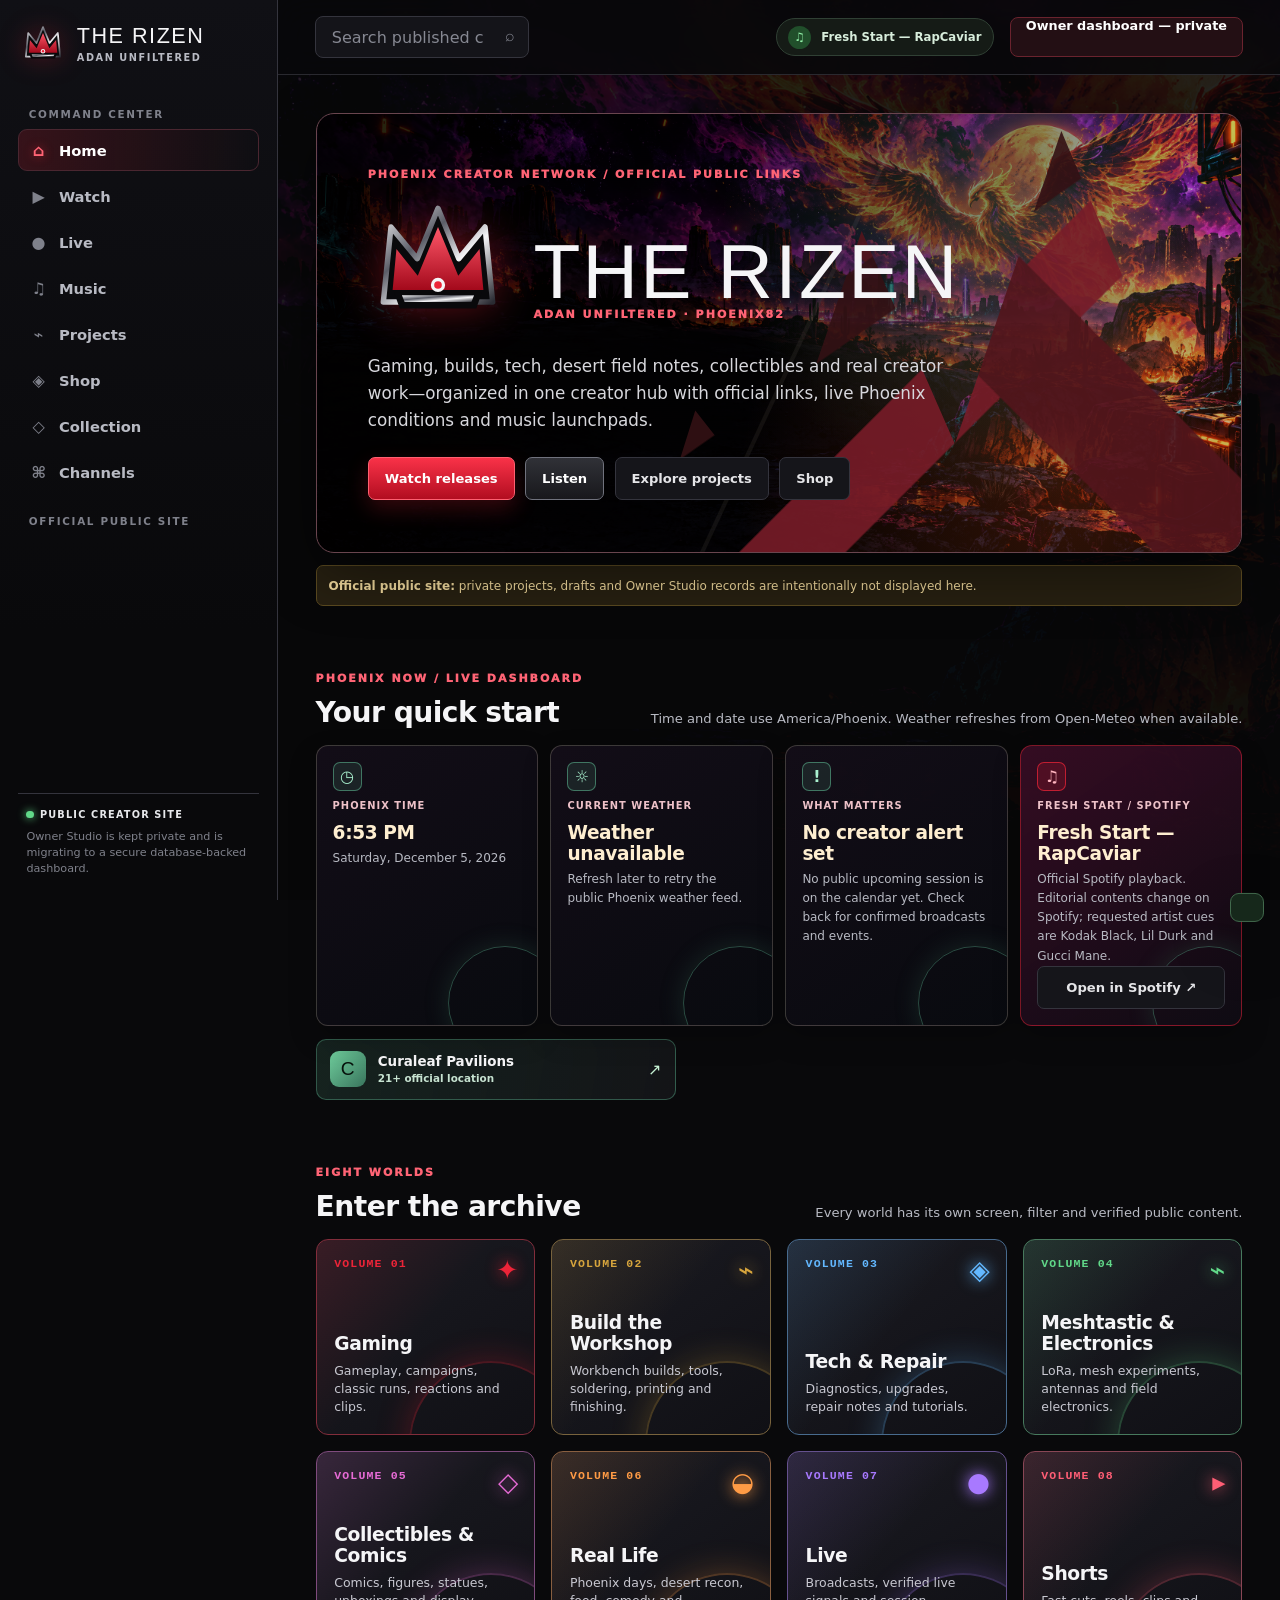
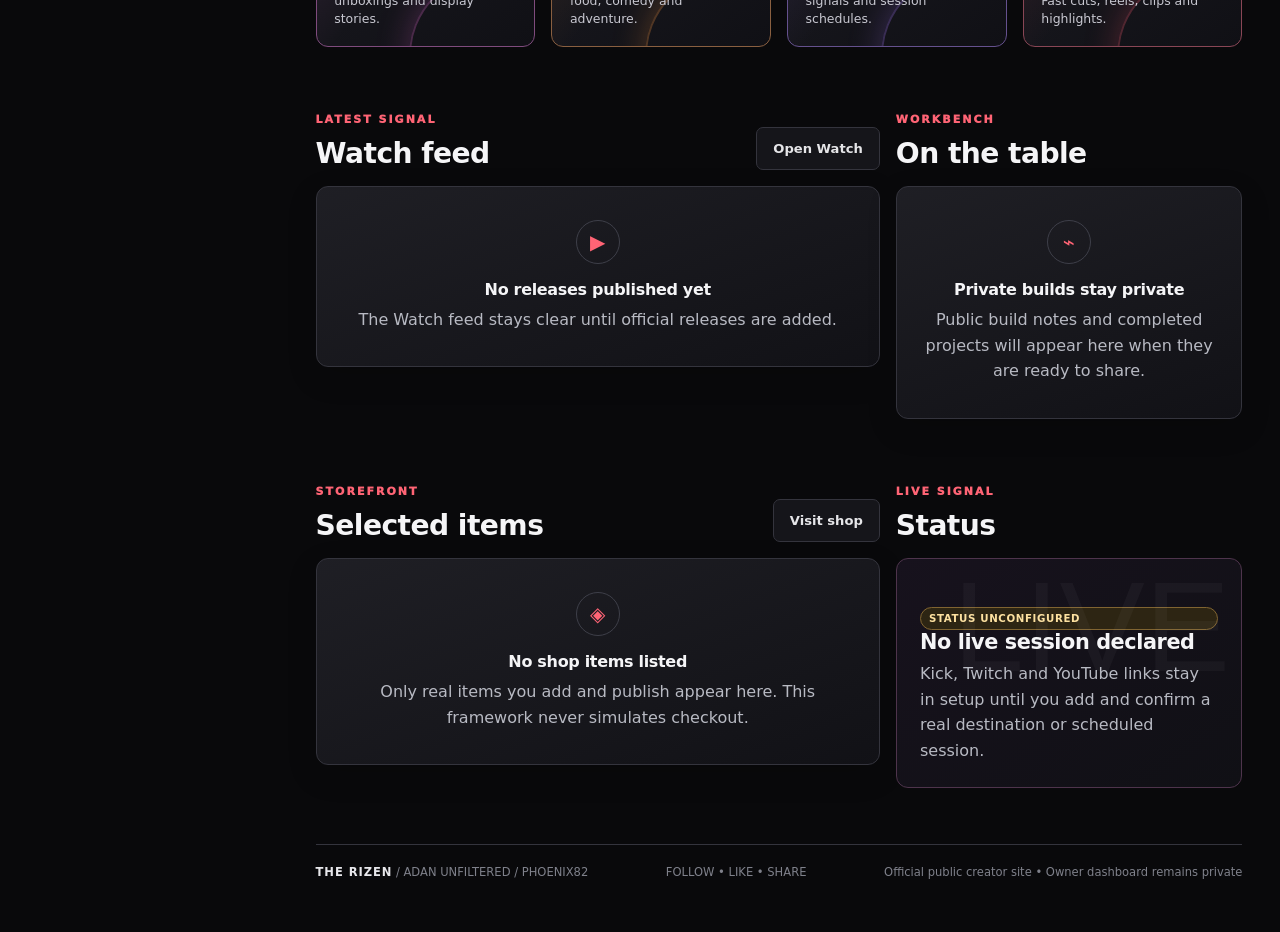
==== index.html @ 7dd11180 "Stage public-safe THE RIZEN creator site" ====
<!doctype html>
<html lang="en">
  <head>
    <meta charset="UTF-8" />
    <meta name="viewport" content="width=device-width, initial-scale=1.0" />
    <meta name="theme-color" content="#09090B" />
    <meta name="description" content="THE RIZEN — THE RIZEN / ADAN UNFILTERED — Phoenix creator hub with official links, music and public projects." />
    <link rel="manifest" href="./manifest.webmanifest" />
    <link rel="icon" href="./assets/rizen-crown.svg" type="image/svg+xml" />
    <link rel="stylesheet" href="./styles.css?v=public3" />
    <title>THE RIZEN — ADAN UNFILTERED</title>
  </head>
  <body>
    <a class="skip-link" href="#main-content">Skip to content</a>
    <div id="app" aria-live="polite"></div>
    <noscript>
      <main class="no-script"><h1>THE RIZEN needs JavaScript enabled.</h1><p>This local framework uses your browser’s IndexedDB to keep owner edits private and persistent.</p></main>
    </noscript>
    <script type="module" src="./app.js?v=public3"></script>
  </body>
</html>
---- styles.css ----
:root {
  --bg: #09090b;
  --panel: #17171c;
  --panel-2: #202026;
  --line: #34343d;
  --text: #f5f5f7;
  --muted: #b8bac3;
  --dim: #7f818b;
  --red: #ed2438;
  --red-bright: #ff6475;
  --gold: #d7a53d;
  --green: #61d889;
  --blue: #63b8ff;
  --purple: #a879ff;
  --graffiti-purple: #56155d;
  --graffiti-orange: #ca4e1d;
  --graffiti-turquoise: #509a7c;
  --graffiti-cream: #feeed0;
  --shadow: 0 20px 60px rgba(0,0,0,.46);
  color-scheme: dark;
  font-family: Inter, ui-sans-serif, system-ui, -apple-system, BlinkMacSystemFont, "Segoe UI", sans-serif;
}

* { box-sizing: border-box; }
html { background: var(--bg); scroll-behavior: smooth; }
body { position: relative; isolation: isolate; min-width: 320px; min-height: 100vh; margin: 0; background: var(--bg); color: var(--text); }
body::before { content: ''; position: fixed; z-index: 0; inset: 0; pointer-events: none; opacity: .2; background-image: linear-gradient(180deg, rgba(1,0,0,.38), rgba(1,0,0,.88)), url('./assets/rizen-reference-color-mural.png'); background-position: center; background-size: cover; filter: saturate(1.08) contrast(1.08); }
#app { position: relative; z-index: 1; }
button, input, textarea, select { font: inherit; }
button, a, select, summary { -webkit-tap-highlight-color: transparent; }
button { cursor: pointer; }
a { color: inherit; text-decoration: none; }
img, svg { max-width: 100%; }
:focus-visible { outline: 3px solid #fff; outline-offset: 3px; }
.sr-only { position: absolute; width: 1px; height: 1px; padding: 0; margin: -1px; overflow: hidden; clip: rect(0, 0, 0, 0); white-space: nowrap; border: 0; }
.skip-link { position: fixed; z-index: 999; top: -100px; left: 1rem; padding: .7rem 1rem; background: #fff; color: #000; font-weight: 800; }
.skip-link:focus { top: 1rem; }

.shell { min-height: 100vh; display: grid; grid-template-columns: 278px minmax(0, 1fr); }
.sidebar { position: fixed; z-index: 20; inset: 0 auto 0 0; width: 278px; display: flex; flex-direction: column; padding: 1.1rem; background: linear-gradient(180deg, #101015 0%, #09090b 70%); border-right: 1px solid var(--line); }
.brand-lockup { display: flex; align-items: center; gap: .75rem; min-height: 58px; padding: .3rem .2rem 1.25rem; }
.brand-crown { width: 44px; filter: drop-shadow(0 0 13px rgba(237,36,56,.28)); }
.brand-title { font-family: Impact, Haettenschweiler, "Arial Narrow Bold", sans-serif; letter-spacing: .07em; font-size: 1.35rem; line-height: .95; }
.brand-sub { display: block; margin-top: .28rem; color: var(--muted); font-size: .61rem; font-weight: 800; letter-spacing: .16em; }
.nav-label { margin: 1.2rem .7rem .45rem; color: var(--dim); font-size: .65rem; font-weight: 900; letter-spacing: .16em; text-transform: uppercase; }
.nav-list { display: grid; gap: .25rem; }
.nav-link { display: flex; align-items: center; gap: .72rem; width: 100%; min-height: 42px; padding: .58rem .7rem; border: 1px solid transparent; border-radius: 9px; background: transparent; color: var(--muted); font-size: .92rem; font-weight: 700; text-align: left; }
.nav-link:hover, .nav-link.is-active { border-color: #4a2630; background: linear-gradient(90deg, rgba(237,36,56,.18), transparent); color: #fff; }
.nav-link.is-active .nav-mark { color: var(--red-bright); text-shadow: 0 0 10px rgba(237,36,56,.65); }
.nav-mark { width: 1.1rem; color: var(--dim); font-size: 1rem; text-align: center; }
.sidebar-foot { margin-top: auto; padding: .85rem .55rem .3rem; border-top: 1px solid var(--line); color: var(--dim); font-size: .7rem; line-height: 1.45; }
.local-badge { display: inline-flex; align-items: center; gap: .4rem; margin-bottom: .45rem; color: #e7e8eb; font-size: .61rem; font-weight: 900; letter-spacing: .12em; }
.local-badge::before { content: ''; width: .45rem; height: .45rem; border-radius: 50%; background: var(--green); box-shadow: 0 0 9px var(--green); }

.main-wrap { grid-column: 2; min-width: 0; }
.topbar { position: sticky; z-index: 12; top: 0; display: flex; align-items: center; gap: 1rem; min-height: 72px; padding: 1rem clamp(1rem, 3vw, 2.3rem); background: rgba(9,9,11,.88); border-bottom: 1px solid rgba(52,52,61,.75); backdrop-filter: blur(16px); }
.mobile-brand, .mobile-menu { display: none; }
.search-box { position: relative; flex: 1; max-width: 620px; }
.search-box input { width: 100%; height: 42px; padding: 0 2.8rem 0 1rem; border: 1px solid var(--line); border-radius: 8px; background: #141419; color: var(--text); }
.search-box input::placeholder { color: #868892; }
.search-icon { position: absolute; right: .9rem; top: .65rem; color: var(--dim); }
.topbar-spacer { flex: 1; }
.music-chip { display: flex; align-items: center; gap: .65rem; max-width: 260px; padding: .42rem .7rem; border: 1px solid #304034; border-radius: 999px; background: #151b16; color: #d8eedc; font-size: .73rem; font-weight: 800; }
.music-chip::before { content: '♫'; display: grid; place-items: center; width: 23px; height: 23px; border-radius: 50%; background: #214f2b; color: #90efa7; }
.owner-button { min-height: 40px; padding: 0 .95rem; border: 1px solid #6a232e; border-radius: 8px; background: #230f14; color: #fff; font-size: .8rem; font-weight: 900; }
.owner-button:hover { background: #3a141d; }

main { padding: clamp(1.15rem, 3vw, 2.35rem); }
.page { max-width: 1440px; margin: 0 auto; }
.page-head { display: flex; justify-content: space-between; align-items: end; gap: 1rem; margin: .5rem 0 1.6rem; }
.eyebrow { margin: 0 0 .52rem; color: var(--red-bright); font-size: .69rem; font-weight: 950; letter-spacing: .18em; text-transform: uppercase; }
h1, h2, h3, p { margin-top: 0; }
h1, h2, h3 { letter-spacing: -.02em; }
h1 { max-width: 880px; margin-bottom: .6rem; font-family: Impact, Haettenschweiler, "Arial Narrow Bold", sans-serif; font-size: clamp(2.3rem, 6vw, 5.5rem); font-weight: 400; line-height: .9; letter-spacing: .03em; }
h2 { margin-bottom: .5rem; font-size: clamp(1.35rem, 2.2vw, 2rem); }
h3 { margin-bottom: .45rem; font-size: 1rem; }
p { color: var(--muted); line-height: 1.6; }
.muted { color: var(--muted); }
.dim { color: var(--dim); }
.micro { color: var(--dim); font-size: .74rem; line-height: 1.45; }
.mono { font-family: "Cascadia Code", Consolas, monospace; }

.hero { position: relative; isolation: isolate; overflow: hidden; min-height: 440px; display: flex; align-items: end; padding: clamp(1.5rem, 4vw, 3.4rem); border: 1px solid #69454e; border-radius: 18px; background-color: #110d14; background-image: linear-gradient(90deg, rgba(1,0,0,.88) 0%, rgba(1,0,0,.72) 43%, rgba(1,0,0,.2) 100%), url('./assets/rizen-reference-color-mural.png'); background-position: center; background-size: cover; box-shadow: var(--shadow); }
.hero::before { content: ''; position: absolute; z-index: -2; inset: 0; background: radial-gradient(circle at 75% 23%, rgba(80,154,124,.3), transparent 18rem), radial-gradient(circle at 82% 86%, rgba(202,78,29,.25), transparent 21rem), linear-gradient(115deg, transparent 0 52%, rgba(254,238,208,.06) 52.1% 52.4%, transparent 52.5%); }
.hero::after { content: ''; position: absolute; z-index: -1; right: -5%; bottom: -21%; width: min(52vw, 690px); aspect-ratio: 1; opacity: .9; background: linear-gradient(145deg, transparent 40%, #341114 40.2% 46%, transparent 46.2%), linear-gradient(225deg, transparent 41%, #54161c 41.2% 53%, transparent 53.2%), linear-gradient(315deg, transparent 40%, #781c28 40.2% 48%, transparent 48.2%); clip-path: polygon(0 100%, 11% 65%, 22% 79%, 36% 38%, 50% 70%, 66% 23%, 82% 61%, 100% 4%, 100% 100%); }
.hero-content { max-width: 800px; }
.hero-title-row { display: flex; align-items: end; gap: clamp(.8rem, 2vw, 1.6rem); }
.hero-crown { width: clamp(76px, 11vw, 140px); flex: 0 0 auto; filter: drop-shadow(0 0 22px rgba(237,36,56,.4)); }
.hero h1 { margin: 0; }
.hero-description { max-width: 620px; margin: 1.3rem 0 1.5rem; color: #d7d7dc; font-size: 1.05rem; }
.cta-row { display: flex; flex-wrap: wrap; gap: .65rem; }
.button { display: inline-flex; align-items: center; justify-content: center; min-height: 43px; gap: .5rem; padding: .6rem 1rem; border: 1px solid transparent; border-radius: 7px; background: var(--panel-2); color: #fff; font-weight: 900; font-size: .82rem; }
.button:hover { filter: brightness(1.16); transform: translateY(-1px); }
.button-primary { border-color: #ff6071; background: linear-gradient(180deg, #f93248, #b20d20); box-shadow: 0 9px 22px rgba(237,36,56,.22); }
.button-metal { border-color: #70727d; background: linear-gradient(180deg, #303137, #18181c); }
.button-quiet { border-color: var(--line); background: #15151a; color: #e5e5e8; }
.button-danger { border-color: #9d2938; background: #2b1218; color: #ffb4be; }
.button[disabled] { cursor: not-allowed; opacity: .45; transform: none; }

.section { margin-top: clamp(2.2rem, 5vw, 4.5rem); }
.phoenix-section { position: relative; }
.phoenix-grid { display: grid; grid-template-columns: repeat(4, minmax(0, 1fr)); gap: .8rem; }
.phoenix-card { position: relative; min-height: 192px; overflow: hidden; display: flex; flex-direction: column; padding: 1rem; border: 1px solid rgba(254,238,208,.2); border-radius: 12px; background: linear-gradient(145deg, rgba(20,14,25,.92), rgba(9,11,16,.94)); box-shadow: 0 12px 28px rgba(0,0,0,.22); }
.phoenix-card::after { content: ''; position: absolute; right: -25px; bottom: -35px; width: 112px; height: 112px; border: 1px solid rgba(80,154,124,.45); border-radius: 50%; box-shadow: 0 0 26px rgba(80,154,124,.18); }
.phoenix-card > * { position: relative; z-index: 1; }
.phoenix-card h3 { margin: .55rem 0 .35rem; color: var(--graffiti-cream); font-size: 1.16rem; }
.phoenix-card .card-kicker { margin: .4rem 0 0; color: #edc1c8; font-size: .62rem; font-weight: 900; letter-spacing: .1em; text-transform: uppercase; }
.phoenix-card .card-text { margin-bottom: 0; font-size: .75rem; }
.dashboard-icon { display: grid; place-items: center; width: 29px; height: 29px; border: 1px solid rgba(80,154,124,.7); border-radius: 7px; background: rgba(80,154,124,.16); color: #a9f1cf; font-weight: 900; }
.music-start-card { border-color: rgba(237,36,56,.48); background: linear-gradient(145deg, rgba(61,13,39,.84), rgba(15,12,20,.94)); }
.music-start-card .dashboard-icon { border-color: rgba(237,36,56,.72); background: rgba(237,36,56,.17); color: #ffb5c0; }
.music-start-card .card-actions { margin-top: auto; }
.quick-link-row { display: flex; flex-wrap: wrap; gap: .75rem; margin-top: .8rem; }
.quick-link-card { display: inline-flex; align-items: center; gap: .75rem; min-width: min(100%, 360px); padding: .72rem .82rem; border: 1px solid rgba(80,154,124,.5); border-radius: 10px; background: linear-gradient(100deg, rgba(80,154,124,.18), rgba(20,21,24,.96)); color: var(--text); }
.quick-link-card:hover { border-color: var(--graffiti-turquoise); transform: translateY(-1px); }
.quick-link-mark { display: grid; place-items: center; width: 36px; height: 36px; border-radius: 9px; background: linear-gradient(135deg, #6fcd9c, #39755d); color: #07120c; font-family: Impact, sans-serif; font-size: 1.2rem; }
.quick-link-card strong { display: block; font-size: .84rem; }
.quick-link-card small { display: block; margin-top: .14rem; color: #c7e3d1; font-size: .65rem; font-weight: 700; }
.quick-link-arrow { margin-left: auto; color: #c6f2d4; font-size: 1rem; }
.section-head { display: flex; align-items: flex-end; justify-content: space-between; gap: 1rem; margin-bottom: 1rem; }
.section-head h2 { margin: 0; }
.section-note { margin: 0; font-size: .82rem; }
.grid { display: grid; gap: 1rem; }
.world-grid { grid-template-columns: repeat(4, minmax(0, 1fr)); }
.world-card { position: relative; min-height: 196px; overflow: hidden; display: flex; flex-direction: column; align-items: flex-start; justify-content: end; padding: 1.1rem; border: 1px solid color-mix(in srgb, var(--accent) 42%, #34343d); border-radius: 12px; background: linear-gradient(145deg, #1b1b22, #101015); text-align: left; }
.world-card::before { content: ''; position: absolute; inset: auto -18% -47% auto; width: 160px; aspect-ratio: 1; border: 2px solid var(--accent); border-radius: 50%; opacity: .26; box-shadow: 0 0 35px var(--accent); }
.world-card::after { content: ''; position: absolute; z-index: 0; inset: 0; background: linear-gradient(130deg, color-mix(in srgb, var(--accent) 22%, transparent), transparent 47%); opacity: .65; }
.world-card > * { position: relative; z-index: 1; }
.world-card:hover { transform: translateY(-3px); border-color: var(--accent); box-shadow: 0 16px 32px rgba(0,0,0,.32); }
.world-number { display: inline-block; margin-bottom: auto; color: var(--accent); font-family: "Cascadia Code", Consolas, monospace; font-size: .72rem; font-weight: 900; letter-spacing: .1em; }
.world-card h3 { max-width: 170px; margin: 0; font-size: 1.17rem; }
.world-card p { max-width: 230px; margin: .48rem 0 0; color: #c8c8d1; font-size: .78rem; line-height: 1.45; }
.world-icon { position: absolute; top: .9rem; right: 1rem; color: var(--accent); font-size: 1.65rem; text-shadow: 0 0 16px var(--accent); }

.split-grid { display: grid; grid-template-columns: minmax(0, 1.4fr) minmax(285px, .86fr); gap: 1rem; }
.panel, .content-card, .empty-state { border: 1px solid var(--line); border-radius: 12px; background: linear-gradient(160deg, rgba(32,32,38,.96), rgba(18,18,23,.96)); box-shadow: 0 10px 30px rgba(0,0,0,.16); }
.panel { padding: 1.15rem; }
.content-card { display: flex; flex-direction: column; min-height: 185px; padding: 1.05rem; }
.content-card:hover { border-color: #565662; }
.card-kicker { display: flex; flex-wrap: wrap; align-items: center; gap: .45rem; margin-bottom: .8rem; }
.badge { display: inline-flex; align-items: center; min-height: 23px; padding: .19rem .5rem; border: 1px solid #3c3d46; border-radius: 999px; background: #1c1c22; color: #d6d7de; font-size: .64rem; font-weight: 900; letter-spacing: .06em; text-transform: uppercase; }
.badge-red { border-color: #7e2734; background: #301119; color: #ffb4bd; }
.badge-green { border-color: #315a3c; background: #102617; color: #a5edb9; }
.badge-gold { border-color: #806431; background: #2d2513; color: #fde1a0; }
.badge-blue { border-color: #245a82; background: #0d2333; color: #a9dfff; }
.card-title { margin-bottom: .35rem; font-size: 1.08rem; }
.card-text { margin-bottom: 1rem; font-size: .83rem; }
.card-meta { display: flex; flex-wrap: wrap; gap: .4rem .7rem; margin-top: auto; color: var(--dim); font-size: .7rem; }
.card-actions { display: flex; flex-wrap: wrap; gap: .5rem; margin-top: .9rem; }
.card-actions .button { min-height: 34px; padding: .4rem .66rem; font-size: .71rem; }

.status-hero { position: relative; min-height: 230px; display: flex; flex-direction: column; justify-content: end; overflow: hidden; padding: 1.45rem; border: 1px solid #4e344c; border-radius: 12px; background: linear-gradient(145deg, #17121d, #101015); }
.status-hero::before { content: 'LIVE'; position: absolute; top: .3rem; right: .7rem; color: rgba(255,255,255,.035); font-family: Impact, sans-serif; font-size: 8rem; line-height: 1; }
.status-hero h3 { font-size: 1.3rem; }
.status-hero p { max-width: 500px; margin-bottom: 0; }

.filter-bar { display: flex; flex-wrap: wrap; gap: .55rem; padding: .75rem; border: 1px solid var(--line); border-radius: 10px; background: #131318; }
.filter-bar select, .filter-bar input { min-height: 37px; flex: 1 1 135px; padding: 0 .7rem; border: 1px solid #393943; border-radius: 6px; background: #1c1c22; color: var(--text); }
.content-grid { display: grid; grid-template-columns: repeat(3, minmax(0, 1fr)); gap: 1rem; margin-top: 1rem; }
.empty-state { padding: 2.1rem 1.2rem; text-align: center; }
.empty-state h3 { margin-bottom: .5rem; }
.empty-state p { max-width: 520px; margin: 0 auto; }
.empty-symbol { display: grid; place-items: center; width: 44px; height: 44px; margin: 0 auto 1rem; border: 1px solid #3e3f49; border-radius: 50%; color: var(--red-bright); font-size: 1.25rem; }

.embed-shell { overflow: hidden; margin: .9rem 0; border: 1px solid #353640; border-radius: 9px; background: #0e0e11; }
.embed-shell iframe { display: block; width: 100%; min-height: 152px; border: 0; }
.embed-note { padding: .75rem; color: var(--dim); font-size: .73rem; }

.stats-row { display: grid; grid-template-columns: repeat(4, 1fr); gap: .7rem; }
.stat { padding: .85rem; border: 1px solid #34343d; border-radius: 9px; background: #15151a; }
.stat-value { display: block; color: #fff; font-family: Impact, sans-serif; font-size: 1.75rem; letter-spacing: .04em; }
.stat-label { display: block; margin-top: .18rem; color: var(--muted); font-size: .68rem; font-weight: 800; }

.project-tasks { display: grid; gap: .45rem; margin: 1rem 0 0; }
.task-line { display: flex; align-items: flex-start; gap: .55rem; padding: .55rem .65rem; border: 1px solid #303039; border-radius: 7px; background: #16161b; color: #d9d9de; font-size: .8rem; }
.task-line input { margin-top: .18rem; accent-color: var(--red); }
.task-line.done { color: var(--dim); text-decoration: line-through; }

.owner-layout { display: grid; grid-template-columns: 218px minmax(0, 1fr); gap: 1rem; }
.owner-nav { align-self: start; position: sticky; top: 89px; display: grid; gap: .3rem; padding: .7rem; border: 1px solid var(--line); border-radius: 11px; background: #121217; }
.owner-nav button { min-height: 36px; padding: .45rem .6rem; border: 1px solid transparent; border-radius: 6px; background: transparent; color: var(--muted); font-weight: 800; font-size: .76rem; text-align: left; }
.owner-nav button:hover, .owner-nav button.active { border-color: #632530; background: #2b1117; color: #fff; }
.owner-panel { min-width: 0; }
.owner-live-command { position: relative; overflow: hidden; display: grid; grid-template-columns: minmax(0, 1.3fr) minmax(250px, .8fr); gap: 1rem; margin-bottom: 1rem; padding: 1.1rem; border: 1px solid rgba(254,238,208,.34); border-radius: 12px; background-image: linear-gradient(100deg, rgba(2,0,1,.9), rgba(2,0,1,.65)), url('./assets/rizen-reference-color-mural.png'); background-position: center; background-size: cover; box-shadow: var(--shadow); }
.owner-live-command h2 { color: var(--graffiti-cream); }
.owner-live-command p:not(.eyebrow) { max-width: 560px; color: #e2ddea; font-size: .8rem; }
.owner-live-stats { display: grid; gap: .65rem; align-content: center; }
.owner-live-stats > div { display: grid; gap: .2rem; padding: .7rem; border: 1px solid rgba(80,154,124,.45); border-radius: 8px; background: rgba(8,10,14,.68); backdrop-filter: blur(8px); }
.owner-live-stats span { color: #b8e7d0; font-size: .62rem; font-weight: 900; letter-spacing: .12em; }
.owner-live-stats strong { color: #fff4d8; font-size: 1rem; }
.owner-live-stats small { color: #d5d6dd; font-size: .68rem; line-height: 1.35; }
.owner-toolbar { display: flex; flex-wrap: wrap; justify-content: space-between; align-items: center; gap: .7rem; margin-bottom: 1rem; }
.owner-toolbar h2 { margin: 0; }
.record-grid { display: grid; grid-template-columns: repeat(2, minmax(0, 1fr)); gap: .75rem; }
.record-card { padding: .9rem; border: 1px solid #34343d; border-radius: 9px; background: #17171c; }
.record-card h3 { margin: .6rem 0 .35rem; font-size: .95rem; }
.record-card p { margin: 0; font-size: .76rem; }
.record-card .card-actions { margin-top: .75rem; }
.form-card { padding: 1rem; border: 1px solid #4b4b55; border-radius: 10px; background: #15151a; }
.form-card h3 { margin-bottom: 1rem; }
.field-grid { display: grid; grid-template-columns: repeat(2, minmax(0, 1fr)); gap: .75rem; }
.field { display: grid; gap: .32rem; }
.field.full { grid-column: 1 / -1; }
.field label { color: #d8d8dd; font-size: .72rem; font-weight: 900; }
.field small { color: var(--dim); font-size: .65rem; line-height: 1.4; }
.field input, .field select, .field textarea { width: 100%; min-height: 38px; padding: .55rem .62rem; border: 1px solid #3b3b45; border-radius: 6px; background: #0f0f13; color: var(--text); }
.field textarea { min-height: 93px; resize: vertical; }
.form-actions { display: flex; flex-wrap: wrap; gap: .55rem; margin-top: 1rem; }
.checklist { display: grid; gap: .55rem; }
.setup-item { display: flex; align-items: flex-start; gap: .75rem; padding: .75rem; border: 1px solid #353540; border-radius: 8px; background: #15151a; }
.setup-item input { width: 18px; height: 18px; margin-top: .15rem; accent-color: var(--red); }
.setup-item strong { display: block; margin-bottom: .15rem; font-size: .83rem; }
.setup-item p { margin: 0; font-size: .72rem; }
.auth-card { max-width: 600px; margin: 3.5rem auto; padding: clamp(1.25rem, 5vw, 2.4rem); border: 1px solid #6d2934; border-radius: 14px; background: linear-gradient(145deg, #201419, #121217); box-shadow: var(--shadow); }
.auth-crown { display: block; width: 70px; margin: 0 0 1rem; }
.notice { margin: .8rem 0; padding: .65rem .75rem; border: 1px solid #5b4a20; border-radius: 7px; background: #272011; color: #f5dda0; font-size: .75rem; line-height: 1.5; }
.notice-red { border-color: #73303b; background: #2b151a; color: #ffbec6; }
.notice-green { border-color: #2d6540; background: #11271a; color: #b8f4c7; }

.table-wrap { overflow-x: auto; border: 1px solid #34343d; border-radius: 9px; }
table { width: 100%; border-collapse: collapse; text-align: left; font-size: .78rem; }
th, td { padding: .7rem; border-bottom: 1px solid #2f3038; vertical-align: top; }
th { color: var(--muted); background: #17171c; font-size: .66rem; letter-spacing: .07em; text-transform: uppercase; }
td { color: #e2e2e7; }
tr:last-child td { border-bottom: 0; }

.toast { position: fixed; z-index: 50; right: 1rem; bottom: 1rem; max-width: min(360px, calc(100vw - 2rem)); padding: .85rem 1rem; border: 1px solid #41694c; border-radius: 9px; background: #16281b; box-shadow: var(--shadow); color: #dcfbe4; font-size: .8rem; font-weight: 800; transform: translateY(130%); transition: transform .2s ease; }
.toast.show { transform: translateY(0); }
.mobile-nav { display: none; }
.footer { margin-top: 3.5rem; padding: 1.25rem 0 1rem; border-top: 1px solid var(--line); color: var(--dim); font-size: .72rem; }
.footer strong { color: #e7e7eb; letter-spacing: .08em; }
.footer-row { display: flex; justify-content: space-between; flex-wrap: wrap; gap: .5rem; }

@media (max-width: 1180px) {
  .world-grid { grid-template-columns: repeat(3, minmax(0, 1fr)); }
  .content-grid { grid-template-columns: repeat(2, minmax(0, 1fr)); }
  .phoenix-grid { grid-template-columns: repeat(2, minmax(0, 1fr)); }
}
@media (max-width: 920px) {
  .shell { grid-template-columns: 1fr; padding-bottom: 68px; }
  .sidebar { display: none; }
  .main-wrap { grid-column: 1; }
  .topbar { min-height: 63px; padding: .7rem 1rem; }
  .mobile-brand { display: flex; align-items: center; gap: .5rem; min-width: 114px; }
  .mobile-brand img { width: 31px; }
  .mobile-brand b { font-family: Impact, sans-serif; font-size: .92rem; letter-spacing: .08em; }
  .search-box { max-width: none; }
  .topbar-spacer, .music-chip { display: none; }
  .owner-button { padding: 0 .7rem; }
  .owner-layout { grid-template-columns: 1fr; }
  .owner-live-command { grid-template-columns: 1fr; }
  .owner-nav { position: static; grid-template-columns: repeat(3, minmax(0, 1fr)); }
  .owner-nav button { text-align: center; }
  .mobile-nav { position: fixed; z-index: 30; inset: auto 0 0; display: grid; grid-template-columns: repeat(5, 1fr); min-height: 67px; padding: .35rem .25rem .5rem; border-top: 1px solid #383842; background: rgba(15,15,19,.96); backdrop-filter: blur(15px); }
  .mobile-nav a { display: grid; place-items: center; gap: .15rem; color: var(--dim); font-size: .61rem; font-weight: 800; }
  .mobile-nav a.active { color: #fff; }
  .mobile-nav .m-icon { color: var(--red-bright); font-size: 1rem; }
}
@media (max-width: 680px) {
  main { padding: 1rem; }
  .topbar { gap: .55rem; }
  .mobile-brand b { display: none; }
  .topbar .owner-button { min-width: 42px; padding: 0 .55rem; font-size: 0; }
  .topbar .owner-button::before { content: '◉'; font-size: 1rem; }
  .hero { min-height: 455px; padding: 1.15rem; border-radius: 12px; }
  .hero-title-row { align-items: center; }
  .hero-crown { width: 70px; }
  .hero h1 { font-size: 3.25rem; }
  .hero-description { font-size: .9rem; }
  .world-grid, .content-grid, .record-grid, .phoenix-grid { grid-template-columns: 1fr; }
  .split-grid { grid-template-columns: 1fr; }
  .stats-row { grid-template-columns: repeat(2, 1fr); }
  .field-grid { grid-template-columns: 1fr; }
  .field.full { grid-column: auto; }
  .page-head { align-items: start; flex-direction: column; }
  .owner-nav { grid-template-columns: repeat(2, minmax(0, 1fr)); }
  .filter-bar > * { flex-basis: 100%; }
}
@media (prefers-reduced-motion: reduce) {
  html { scroll-behavior: auto; }
  *, *::before, *::after { animation-duration: .01ms !important; animation-iteration-count: 1 !important; transition-duration: .01ms !important; }
}
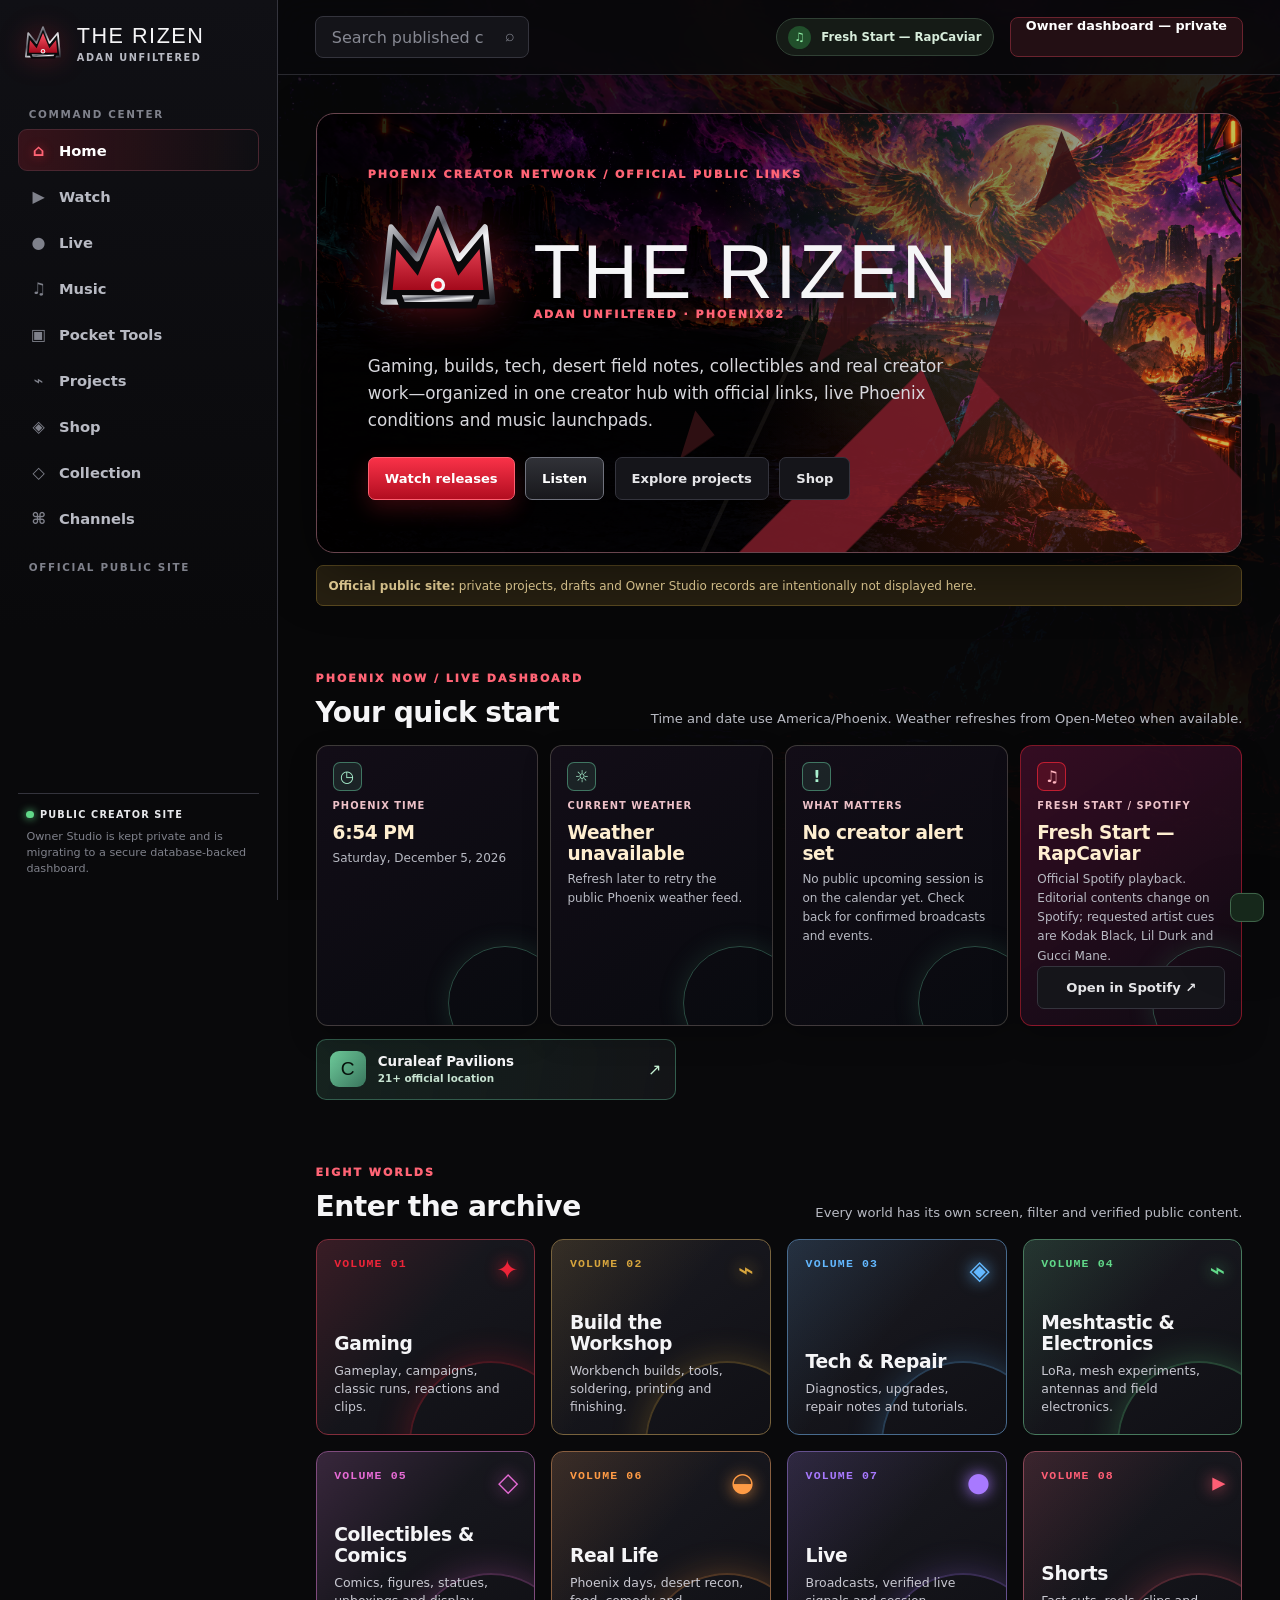
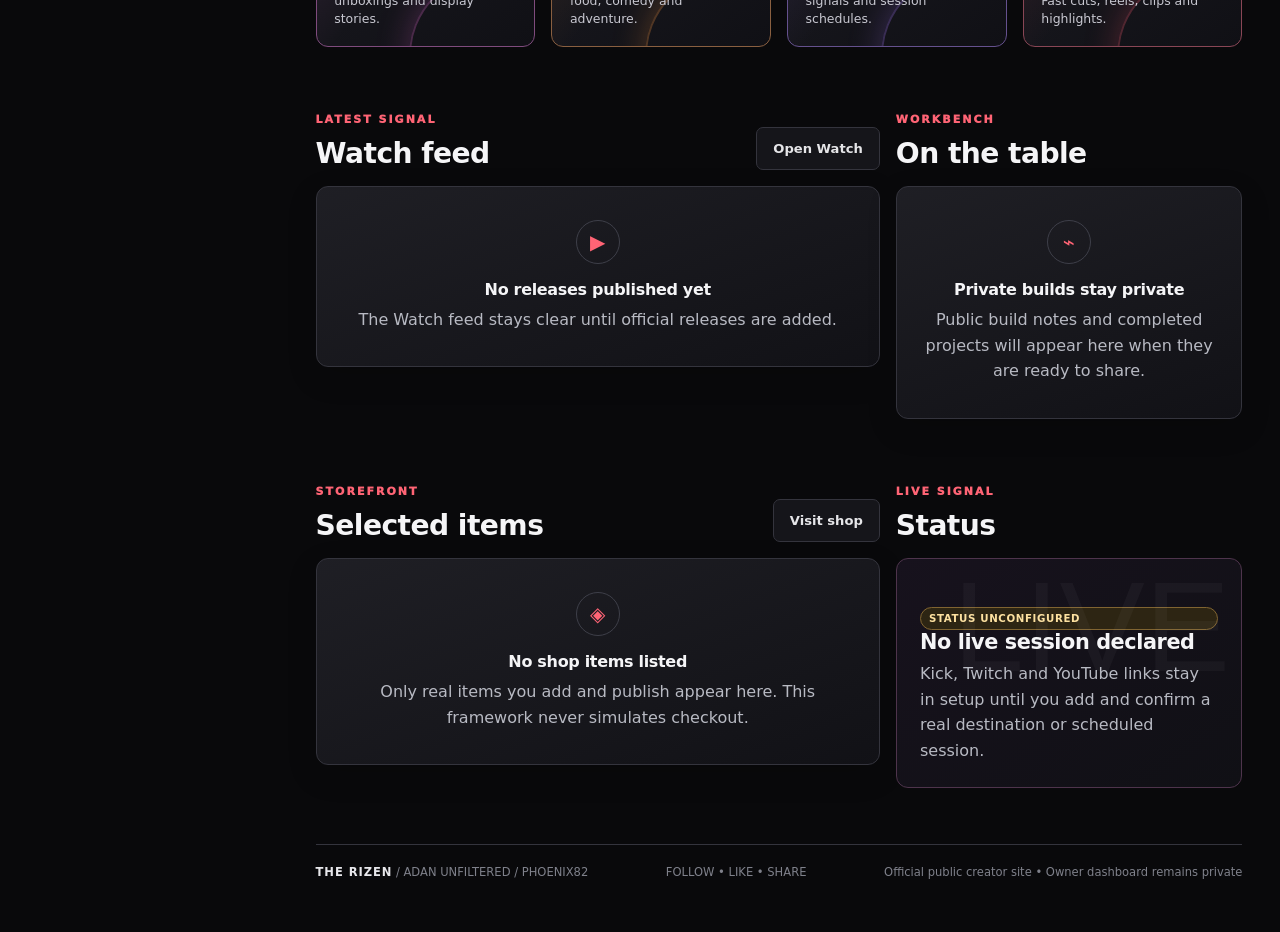
==== commit 561c3be8: "Add Adam’s Pocket device utility modules" ====
--- a/index.html
+++ b/index.html
@@ -3,11 +3,11 @@
   <head>
     <meta charset="UTF-8" />
     <meta name="viewport" content="width=device-width, initial-scale=1.0" />
-    <meta name="theme-color" content="#09090B" />
-    <meta name="description" content="THE RIZEN — THE RIZEN / ADAN UNFILTERED — Phoenix creator hub with official links, music and public projects." />
+    <meta name="theme-color" content="#56155D" />
+    <meta name="description" content="THE RIZEN / Adam's Pocket — Phoenix creator hub with official links, music, projects and device-only field tools." />
     <link rel="manifest" href="./manifest.webmanifest" />
     <link rel="icon" href="./assets/rizen-crown.svg" type="image/svg+xml" />
-    <link rel="stylesheet" href="./styles.css?v=public3" />
+    <link rel="stylesheet" href="./styles.css?v=public4" />
     <title>THE RIZEN — ADAN UNFILTERED</title>
   </head>
   <body>
@@ -16,6 +16,6 @@
     <noscript>
       <main class="no-script"><h1>THE RIZEN needs JavaScript enabled.</h1><p>This local framework uses your browser’s IndexedDB to keep owner edits private and persistent.</p></main>
     </noscript>
-    <script type="module" src="./app.js?v=public3"></script>
+    <script type="module" src="./app.js?v=public4"></script>
   </body>
 </html>
--- a/styles.css
+++ b/styles.css
@@ -227,6 +227,39 @@
 .toast { position: fixed; z-index: 50; right: 1rem; bottom: 1rem; max-width: min(360px, calc(100vw - 2rem)); padding: .85rem 1rem; border: 1px solid #41694c; border-radius: 9px; background: #16281b; box-shadow: var(--shadow); color: #dcfbe4; font-size: .8rem; font-weight: 800; transform: translateY(130%); transition: transform .2s ease; }
 .toast.show { transform: translateY(0); }
 .mobile-nav { display: none; }
+.pocket-page { padding-bottom: 1rem; }
+.pocket-hero { position: relative; display: flex; align-items: end; justify-content: space-between; gap: 1rem; overflow: hidden; min-height: 260px; padding: clamp(1.2rem, 4vw, 2.8rem); border: 1px solid rgba(80,154,124,.64); border-radius: 18px; background: linear-gradient(100deg, rgba(1,0,0,.92), rgba(29,21,93,.72) 55%, rgba(80,154,124,.16)), url('./assets/rizen-reference-color-mural.png') center/cover; box-shadow: var(--shadow); }
+.pocket-hero::after { content: 'POCKET'; position: absolute; right: -.03em; bottom: -.2em; color: rgba(254,238,208,.06); font-family: Impact, Haettenschweiler, sans-serif; font-size: clamp(5rem, 16vw, 13rem); line-height: .8; letter-spacing: .02em; pointer-events: none; }
+.pocket-hero > * { position: relative; z-index: 1; }
+.pocket-hero h1 { color: var(--graffiti-cream); }
+.pocket-hero p { max-width: 680px; color: #eee4dc; }
+.pocket-status { display: flex; flex-wrap: wrap; justify-content: flex-end; gap: .45rem; }
+.pocket-section { margin-top: 2.2rem; }
+.pocket-tool-grid, .pocket-calc-grid { display: grid; grid-template-columns: repeat(3, minmax(0, 1fr)); gap: 1rem; }
+.pocket-tool { position: relative; min-height: 228px; display: flex; flex-direction: column; overflow: hidden; padding: 1.1rem; border: 1px solid rgba(254,238,208,.2); border-radius: 14px; background: linear-gradient(150deg, rgba(30,20,51,.93), rgba(10,11,15,.96)); box-shadow: 0 10px 30px rgba(0,0,0,.18); }
+.pocket-tool::after { content: ''; position: absolute; right: -43px; bottom: -45px; width: 150px; height: 150px; border: 1px solid rgba(80,154,124,.36); border-radius: 50%; box-shadow: 0 0 32px rgba(80,154,124,.12); }
+.pocket-tool > * { position: relative; z-index: 1; }
+.pocket-tool h3 { margin: .72rem 0 .4rem; color: var(--graffiti-cream); font-size: 1.08rem; }
+.pocket-tool p { margin-bottom: .75rem; font-size: .8rem; }
+.pocket-icon { display: grid; place-items: center; width: 38px; height: 38px; border: 1px solid rgba(202,78,29,.75); border-radius: 9px; background: rgba(202,78,29,.17); color: #ffd2b2; font-family: Impact, sans-serif; font-size: 1.22rem; box-shadow: 0 0 18px rgba(202,78,29,.15); }
+.pocket-light-tool { border-color: rgba(202,78,29,.55); }
+.tool-actions { display: flex; flex-wrap: wrap; gap: .5rem; margin-top: auto; }
+.tool-inline { display: flex; align-items: center; justify-content: space-between; gap: .65rem; margin-top: auto; padding: .6rem; border: 1px solid rgba(80,154,124,.3); border-radius: 8px; background: rgba(1,0,0,.26); }
+.tool-inline label, .calc-fields label { display: grid; gap: .28rem; color: #dcd5d2; font-size: .67rem; font-weight: 800; }
+.tool-inline input, .calc-fields input, .pocket-note { border: 1px solid rgba(254,238,208,.25); border-radius: 6px; background: rgba(1,0,0,.38); color: var(--text); }
+.tool-inline input { width: 72px; min-height: 34px; padding: .35rem; }
+.tool-inline strong { color: #fff4d8; font-family: "Cascadia Code", Consolas, monospace; font-size: 1.15rem; }
+.sensor-readout { display: grid; gap: .18rem; margin-top: auto; padding: .7rem; border: 1px solid rgba(80,154,124,.35); border-radius: 8px; background: rgba(1,0,0,.3); }
+.sensor-readout strong { color: #b9f1d5; font-family: "Cascadia Code", Consolas, monospace; font-size: 1.4rem; }
+.sensor-readout span { color: #d2d9d4; font-size: .72rem; }
+.calc-fields { display: grid; grid-template-columns: repeat(2, minmax(0, 1fr)); gap: .58rem; margin-top: auto; }
+.calc-fields label:last-child { grid-column: 1 / -1; }
+.calc-fields input { width: 100%; min-height: 36px; padding: .45rem .55rem; }
+.tool-output { min-height: 45px; margin: .75rem 0 0 !important; color: #c8efd9 !important; font-size: .76rem !important; font-weight: 800; }
+.pocket-note { width: 100%; min-height: 100px; margin-top: auto; padding: .65rem; resize: vertical; }
+.screen-light { position: fixed; z-index: 100; inset: 0; width: 100vw; height: 100vh; border: 0; cursor: pointer; }
+.screen-light-white { background: #fff; }
+.screen-light-red { background: #bd061d; }
 .footer { margin-top: 3.5rem; padding: 1.25rem 0 1rem; border-top: 1px solid var(--line); color: var(--dim); font-size: .72rem; }
 .footer strong { color: #e7e7eb; letter-spacing: .08em; }
 .footer-row { display: flex; justify-content: space-between; flex-wrap: wrap; gap: .5rem; }
@@ -235,6 +268,7 @@
   .world-grid { grid-template-columns: repeat(3, minmax(0, 1fr)); }
   .content-grid { grid-template-columns: repeat(2, minmax(0, 1fr)); }
   .phoenix-grid { grid-template-columns: repeat(2, minmax(0, 1fr)); }
+  .pocket-tool-grid, .pocket-calc-grid { grid-template-columns: repeat(2, minmax(0, 1fr)); }
 }
 @media (max-width: 920px) {
   .shell { grid-template-columns: 1fr; padding-bottom: 68px; }
@@ -267,7 +301,7 @@
   .hero-crown { width: 70px; }
   .hero h1 { font-size: 3.25rem; }
   .hero-description { font-size: .9rem; }
-  .world-grid, .content-grid, .record-grid, .phoenix-grid { grid-template-columns: 1fr; }
+  .world-grid, .content-grid, .record-grid, .phoenix-grid, .pocket-tool-grid, .pocket-calc-grid { grid-template-columns: 1fr; }
   .split-grid { grid-template-columns: 1fr; }
   .stats-row { grid-template-columns: repeat(2, 1fr); }
   .field-grid { grid-template-columns: 1fr; }
@@ -275,6 +309,8 @@
   .page-head { align-items: start; flex-direction: column; }
   .owner-nav { grid-template-columns: repeat(2, minmax(0, 1fr)); }
   .filter-bar > * { flex-basis: 100%; }
+  .pocket-hero { min-height: 300px; align-items: flex-start; flex-direction: column; }
+  .pocket-status { justify-content: flex-start; }
 }
 @media (prefers-reduced-motion: reduce) {
   html { scroll-behavior: auto; }
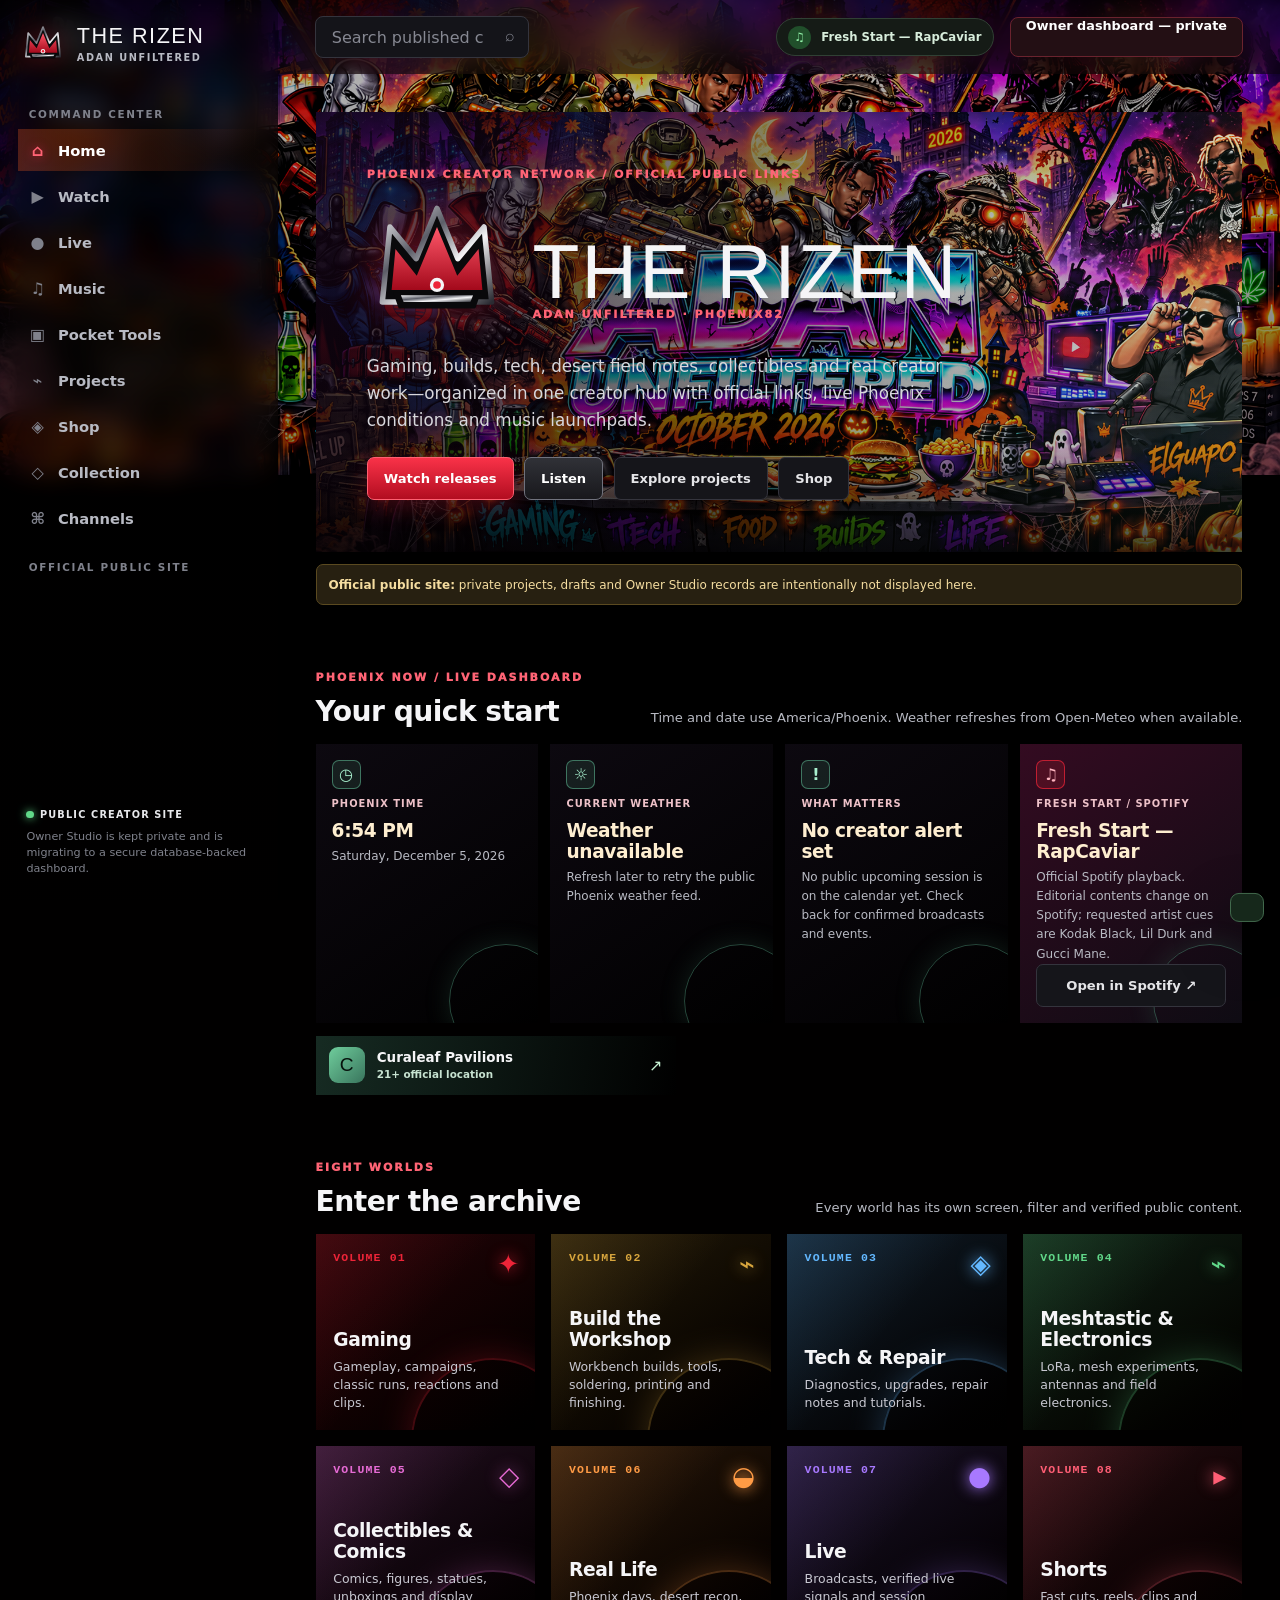
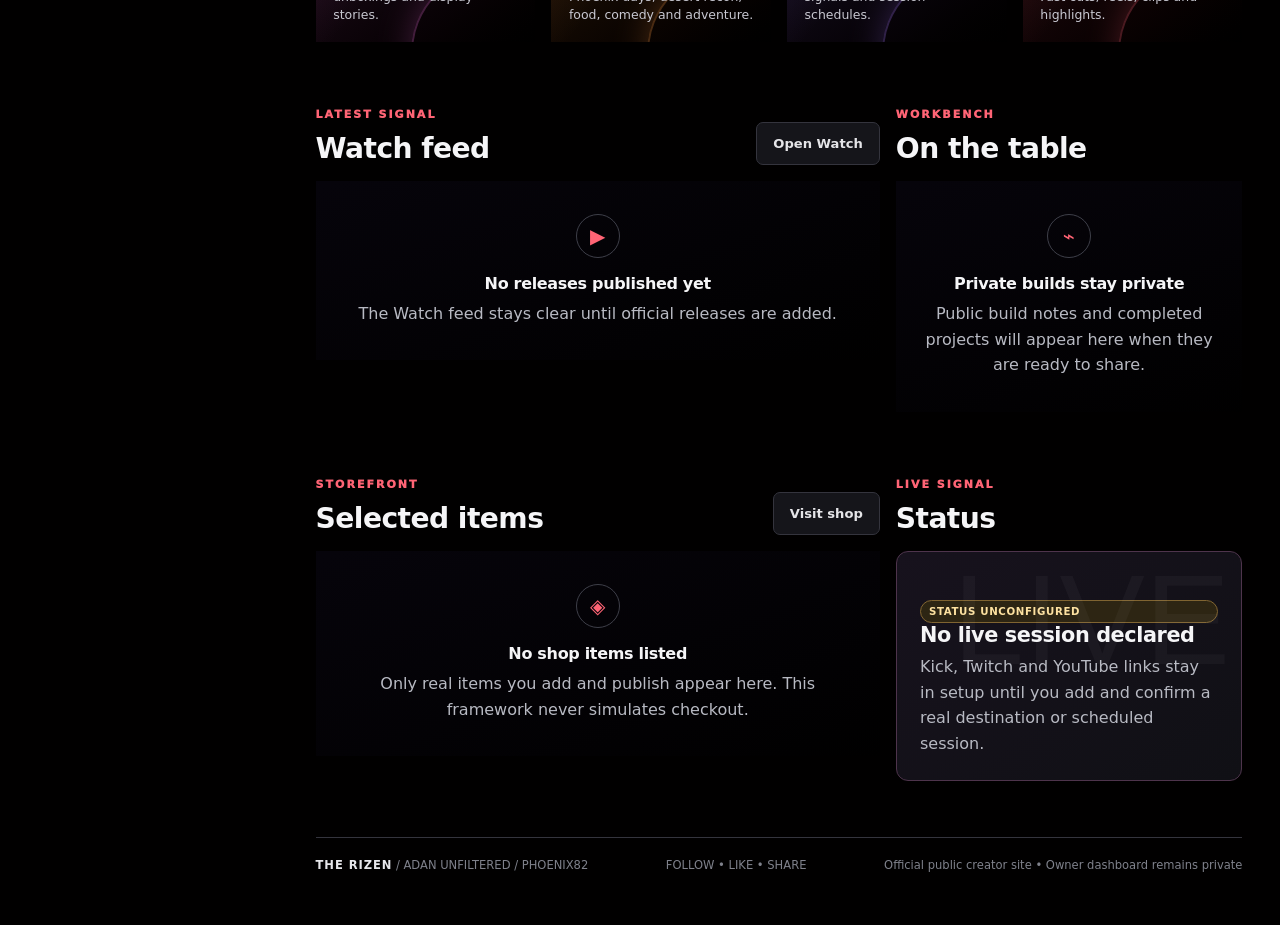
==== commit 925af718: "Open visual shell and add nearby places tools" ====
--- a/index.html
+++ b/index.html
@@ -7,7 +7,7 @@
     <meta name="description" content="THE RIZEN / Adam's Pocket — Phoenix creator hub with official links, music, projects and device-only field tools." />
     <link rel="manifest" href="./manifest.webmanifest" />
     <link rel="icon" href="./assets/rizen-crown.svg" type="image/svg+xml" />
-    <link rel="stylesheet" href="./styles.css?v=public4" />
+    <link rel="stylesheet" href="./styles.css?v=public5" />
     <title>THE RIZEN — ADAN UNFILTERED</title>
   </head>
   <body>
@@ -16,6 +16,6 @@
     <noscript>
       <main class="no-script"><h1>THE RIZEN needs JavaScript enabled.</h1><p>This local framework uses your browser’s IndexedDB to keep owner edits private and persistent.</p></main>
     </noscript>
-    <script type="module" src="./app.js?v=public4"></script>
+    <script type="module" src="./app.js?v=public5"></script>
   </body>
 </html>
--- a/styles.css
+++ b/styles.css
@@ -23,8 +23,8 @@
 
 * { box-sizing: border-box; }
 html { background: var(--bg); scroll-behavior: smooth; }
-body { position: relative; isolation: isolate; min-width: 320px; min-height: 100vh; margin: 0; background: var(--bg); color: var(--text); }
-body::before { content: ''; position: fixed; z-index: 0; inset: 0; pointer-events: none; opacity: .2; background-image: linear-gradient(180deg, rgba(1,0,0,.38), rgba(1,0,0,.88)), url('./assets/rizen-reference-color-mural.png'); background-position: center; background-size: cover; filter: saturate(1.08) contrast(1.08); }
+body { position: relative; isolation: isolate; min-width: 320px; min-height: 100vh; margin: 0; background: #010000; color: var(--text); }
+body::before { content: ''; position: fixed; z-index: 0; inset: 0; pointer-events: none; opacity: 1; background-image: linear-gradient(180deg, rgba(1,0,0,.28), rgba(1,0,0,.55) 58%, rgba(1,0,0,.86)), url('./assets/adan-unfiltered-hero-4k.png'); background-position: center, center top; background-repeat: no-repeat; background-size: 100% 100%, 100% auto; filter: saturate(1.1) contrast(1.06); }
 #app { position: relative; z-index: 1; }
 button, input, textarea, select { font: inherit; }
 button, a, select, summary { -webkit-tap-highlight-color: transparent; }
@@ -37,23 +37,23 @@
 .skip-link:focus { top: 1rem; }
 
 .shell { min-height: 100vh; display: grid; grid-template-columns: 278px minmax(0, 1fr); }
-.sidebar { position: fixed; z-index: 20; inset: 0 auto 0 0; width: 278px; display: flex; flex-direction: column; padding: 1.1rem; background: linear-gradient(180deg, #101015 0%, #09090b 70%); border-right: 1px solid var(--line); }
+.sidebar { position: fixed; z-index: 20; inset: 0 auto 0 0; width: 278px; display: flex; flex-direction: column; padding: 1.1rem; background: linear-gradient(180deg, rgba(1,0,0,.76), rgba(1,0,0,.46) 70%, rgba(1,0,0,.8)); border-right: 0; backdrop-filter: blur(13px); }
 .brand-lockup { display: flex; align-items: center; gap: .75rem; min-height: 58px; padding: .3rem .2rem 1.25rem; }
 .brand-crown { width: 44px; filter: drop-shadow(0 0 13px rgba(237,36,56,.28)); }
 .brand-title { font-family: Impact, Haettenschweiler, "Arial Narrow Bold", sans-serif; letter-spacing: .07em; font-size: 1.35rem; line-height: .95; }
 .brand-sub { display: block; margin-top: .28rem; color: var(--muted); font-size: .61rem; font-weight: 800; letter-spacing: .16em; }
 .nav-label { margin: 1.2rem .7rem .45rem; color: var(--dim); font-size: .65rem; font-weight: 900; letter-spacing: .16em; text-transform: uppercase; }
 .nav-list { display: grid; gap: .25rem; }
-.nav-link { display: flex; align-items: center; gap: .72rem; width: 100%; min-height: 42px; padding: .58rem .7rem; border: 1px solid transparent; border-radius: 9px; background: transparent; color: var(--muted); font-size: .92rem; font-weight: 700; text-align: left; }
-.nav-link:hover, .nav-link.is-active { border-color: #4a2630; background: linear-gradient(90deg, rgba(237,36,56,.18), transparent); color: #fff; }
+.nav-link { display: flex; align-items: center; gap: .72rem; width: 100%; min-height: 42px; padding: .58rem .7rem; border: 0; border-radius: 0; background: transparent; color: var(--muted); font-size: .92rem; font-weight: 700; text-align: left; }
+.nav-link:hover, .nav-link.is-active { border-color: transparent; background: linear-gradient(90deg, rgba(202,78,29,.36), transparent); color: #fff; }
 .nav-link.is-active .nav-mark { color: var(--red-bright); text-shadow: 0 0 10px rgba(237,36,56,.65); }
 .nav-mark { width: 1.1rem; color: var(--dim); font-size: 1rem; text-align: center; }
-.sidebar-foot { margin-top: auto; padding: .85rem .55rem .3rem; border-top: 1px solid var(--line); color: var(--dim); font-size: .7rem; line-height: 1.45; }
+.sidebar-foot { margin-top: auto; padding: .85rem .55rem .3rem; border-top: 0; color: var(--dim); font-size: .7rem; line-height: 1.45; }
 .local-badge { display: inline-flex; align-items: center; gap: .4rem; margin-bottom: .45rem; color: #e7e8eb; font-size: .61rem; font-weight: 900; letter-spacing: .12em; }
 .local-badge::before { content: ''; width: .45rem; height: .45rem; border-radius: 50%; background: var(--green); box-shadow: 0 0 9px var(--green); }
 
 .main-wrap { grid-column: 2; min-width: 0; }
-.topbar { position: sticky; z-index: 12; top: 0; display: flex; align-items: center; gap: 1rem; min-height: 72px; padding: 1rem clamp(1rem, 3vw, 2.3rem); background: rgba(9,9,11,.88); border-bottom: 1px solid rgba(52,52,61,.75); backdrop-filter: blur(16px); }
+.topbar { position: sticky; z-index: 12; top: 0; display: flex; align-items: center; gap: 1rem; min-height: 72px; padding: 1rem clamp(1rem, 3vw, 2.3rem); background: rgba(1,0,0,.56); border-bottom: 0; backdrop-filter: blur(18px); }
 .mobile-brand, .mobile-menu { display: none; }
 .search-box { position: relative; flex: 1; max-width: 620px; }
 .search-box input { width: 100%; height: 42px; padding: 0 2.8rem 0 1rem; border: 1px solid var(--line); border-radius: 8px; background: #141419; color: var(--text); }
@@ -80,9 +80,9 @@
 .micro { color: var(--dim); font-size: .74rem; line-height: 1.45; }
 .mono { font-family: "Cascadia Code", Consolas, monospace; }
 
-.hero { position: relative; isolation: isolate; overflow: hidden; min-height: 440px; display: flex; align-items: end; padding: clamp(1.5rem, 4vw, 3.4rem); border: 1px solid #69454e; border-radius: 18px; background-color: #110d14; background-image: linear-gradient(90deg, rgba(1,0,0,.88) 0%, rgba(1,0,0,.72) 43%, rgba(1,0,0,.2) 100%), url('./assets/rizen-reference-color-mural.png'); background-position: center; background-size: cover; box-shadow: var(--shadow); }
-.hero::before { content: ''; position: absolute; z-index: -2; inset: 0; background: radial-gradient(circle at 75% 23%, rgba(80,154,124,.3), transparent 18rem), radial-gradient(circle at 82% 86%, rgba(202,78,29,.25), transparent 21rem), linear-gradient(115deg, transparent 0 52%, rgba(254,238,208,.06) 52.1% 52.4%, transparent 52.5%); }
-.hero::after { content: ''; position: absolute; z-index: -1; right: -5%; bottom: -21%; width: min(52vw, 690px); aspect-ratio: 1; opacity: .9; background: linear-gradient(145deg, transparent 40%, #341114 40.2% 46%, transparent 46.2%), linear-gradient(225deg, transparent 41%, #54161c 41.2% 53%, transparent 53.2%), linear-gradient(315deg, transparent 40%, #781c28 40.2% 48%, transparent 48.2%); clip-path: polygon(0 100%, 11% 65%, 22% 79%, 36% 38%, 50% 70%, 66% 23%, 82% 61%, 100% 4%, 100% 100%); }
+.hero { position: relative; isolation: isolate; overflow: hidden; min-height: 440px; display: flex; align-items: end; padding: clamp(1.5rem, 4vw, 3.4rem); border: 0; border-radius: 0; background-color: transparent; background-image: linear-gradient(90deg, rgba(1,0,0,.78) 0%, rgba(1,0,0,.47) 48%, rgba(1,0,0,.12) 100%), url('./assets/adan-unfiltered-hero-4k.png'); background-position: center; background-repeat: no-repeat; background-size: cover; box-shadow: none; }
+.hero::before { content: ''; position: absolute; z-index: -2; inset: 0; background: linear-gradient(120deg, rgba(86,21,93,.18), transparent 55%, rgba(80,154,124,.14)); }
+.hero::after { content: ''; position: absolute; z-index: -1; right: 0; bottom: 0; left: 0; height: 24%; background: linear-gradient(transparent, rgba(1,0,0,.68)); }
 .hero-content { max-width: 800px; }
 .hero-title-row { display: flex; align-items: end; gap: clamp(.8rem, 2vw, 1.6rem); }
 .hero-crown { width: clamp(76px, 11vw, 140px); flex: 0 0 auto; filter: drop-shadow(0 0 22px rgba(237,36,56,.4)); }
@@ -100,7 +100,7 @@
 .section { margin-top: clamp(2.2rem, 5vw, 4.5rem); }
 .phoenix-section { position: relative; }
 .phoenix-grid { display: grid; grid-template-columns: repeat(4, minmax(0, 1fr)); gap: .8rem; }
-.phoenix-card { position: relative; min-height: 192px; overflow: hidden; display: flex; flex-direction: column; padding: 1rem; border: 1px solid rgba(254,238,208,.2); border-radius: 12px; background: linear-gradient(145deg, rgba(20,14,25,.92), rgba(9,11,16,.94)); box-shadow: 0 12px 28px rgba(0,0,0,.22); }
+.phoenix-card { position: relative; min-height: 192px; overflow: hidden; display: flex; flex-direction: column; padding: 1rem; border: 0; border-radius: 0; background: linear-gradient(145deg, rgba(20,14,25,.64), rgba(1,0,0,.3)); box-shadow: none; }
 .phoenix-card::after { content: ''; position: absolute; right: -25px; bottom: -35px; width: 112px; height: 112px; border: 1px solid rgba(80,154,124,.45); border-radius: 50%; box-shadow: 0 0 26px rgba(80,154,124,.18); }
 .phoenix-card > * { position: relative; z-index: 1; }
 .phoenix-card h3 { margin: .55rem 0 .35rem; color: var(--graffiti-cream); font-size: 1.16rem; }
@@ -111,8 +111,8 @@
 .music-start-card .dashboard-icon { border-color: rgba(237,36,56,.72); background: rgba(237,36,56,.17); color: #ffb5c0; }
 .music-start-card .card-actions { margin-top: auto; }
 .quick-link-row { display: flex; flex-wrap: wrap; gap: .75rem; margin-top: .8rem; }
-.quick-link-card { display: inline-flex; align-items: center; gap: .75rem; min-width: min(100%, 360px); padding: .72rem .82rem; border: 1px solid rgba(80,154,124,.5); border-radius: 10px; background: linear-gradient(100deg, rgba(80,154,124,.18), rgba(20,21,24,.96)); color: var(--text); }
-.quick-link-card:hover { border-color: var(--graffiti-turquoise); transform: translateY(-1px); }
+.quick-link-card { display: inline-flex; align-items: center; gap: .75rem; min-width: min(100%, 360px); padding: .72rem .82rem; border: 0; border-radius: 0; background: linear-gradient(100deg, rgba(80,154,124,.28), rgba(1,0,0,.34)); color: var(--text); }
+.quick-link-card:hover { background: linear-gradient(100deg, rgba(80,154,124,.42), rgba(1,0,0,.3)); transform: translateY(-1px); }
 .quick-link-mark { display: grid; place-items: center; width: 36px; height: 36px; border-radius: 9px; background: linear-gradient(135deg, #6fcd9c, #39755d); color: #07120c; font-family: Impact, sans-serif; font-size: 1.2rem; }
 .quick-link-card strong { display: block; font-size: .84rem; }
 .quick-link-card small { display: block; margin-top: .14rem; color: #c7e3d1; font-size: .65rem; font-weight: 700; }
@@ -122,18 +122,18 @@
 .section-note { margin: 0; font-size: .82rem; }
 .grid { display: grid; gap: 1rem; }
 .world-grid { grid-template-columns: repeat(4, minmax(0, 1fr)); }
-.world-card { position: relative; min-height: 196px; overflow: hidden; display: flex; flex-direction: column; align-items: flex-start; justify-content: end; padding: 1.1rem; border: 1px solid color-mix(in srgb, var(--accent) 42%, #34343d); border-radius: 12px; background: linear-gradient(145deg, #1b1b22, #101015); text-align: left; }
+.world-card { position: relative; min-height: 196px; overflow: hidden; display: flex; flex-direction: column; align-items: flex-start; justify-content: end; padding: 1.1rem; border: 0; border-radius: 0; background: linear-gradient(145deg, color-mix(in srgb, var(--accent) 17%, rgba(1,0,0,.44)), rgba(1,0,0,.32)); text-align: left; }
 .world-card::before { content: ''; position: absolute; inset: auto -18% -47% auto; width: 160px; aspect-ratio: 1; border: 2px solid var(--accent); border-radius: 50%; opacity: .26; box-shadow: 0 0 35px var(--accent); }
 .world-card::after { content: ''; position: absolute; z-index: 0; inset: 0; background: linear-gradient(130deg, color-mix(in srgb, var(--accent) 22%, transparent), transparent 47%); opacity: .65; }
 .world-card > * { position: relative; z-index: 1; }
-.world-card:hover { transform: translateY(-3px); border-color: var(--accent); box-shadow: 0 16px 32px rgba(0,0,0,.32); }
+.world-card:hover { transform: translateY(-3px); box-shadow: 0 16px 32px rgba(0,0,0,.2); }
 .world-number { display: inline-block; margin-bottom: auto; color: var(--accent); font-family: "Cascadia Code", Consolas, monospace; font-size: .72rem; font-weight: 900; letter-spacing: .1em; }
 .world-card h3 { max-width: 170px; margin: 0; font-size: 1.17rem; }
 .world-card p { max-width: 230px; margin: .48rem 0 0; color: #c8c8d1; font-size: .78rem; line-height: 1.45; }
 .world-icon { position: absolute; top: .9rem; right: 1rem; color: var(--accent); font-size: 1.65rem; text-shadow: 0 0 16px var(--accent); }
 
 .split-grid { display: grid; grid-template-columns: minmax(0, 1.4fr) minmax(285px, .86fr); gap: 1rem; }
-.panel, .content-card, .empty-state { border: 1px solid var(--line); border-radius: 12px; background: linear-gradient(160deg, rgba(32,32,38,.96), rgba(18,18,23,.96)); box-shadow: 0 10px 30px rgba(0,0,0,.16); }
+.panel, .content-card, .empty-state { border: 0; border-radius: 0; background: linear-gradient(160deg, rgba(9,6,16,.68), rgba(1,0,0,.54)); box-shadow: none; backdrop-filter: blur(8px); }
 .panel { padding: 1.15rem; }
 .content-card { display: flex; flex-direction: column; min-height: 185px; padding: 1.05rem; }
 .content-card:hover { border-color: #565662; }
@@ -228,21 +228,21 @@
 .toast.show { transform: translateY(0); }
 .mobile-nav { display: none; }
 .pocket-page { padding-bottom: 1rem; }
-.pocket-hero { position: relative; display: flex; align-items: end; justify-content: space-between; gap: 1rem; overflow: hidden; min-height: 260px; padding: clamp(1.2rem, 4vw, 2.8rem); border: 1px solid rgba(80,154,124,.64); border-radius: 18px; background: linear-gradient(100deg, rgba(1,0,0,.92), rgba(29,21,93,.72) 55%, rgba(80,154,124,.16)), url('./assets/rizen-reference-color-mural.png') center/cover; box-shadow: var(--shadow); }
+.pocket-hero { position: relative; display: flex; align-items: end; justify-content: space-between; gap: 1rem; overflow: hidden; min-height: 340px; padding: clamp(1.2rem, 4vw, 2.8rem); border: 0; border-radius: 0; background: linear-gradient(100deg, rgba(1,0,0,.78), rgba(29,21,93,.42) 54%, rgba(80,154,124,.12)), url('./assets/adan-unfiltered-hero-4k.png') center/cover; box-shadow: none; }
 .pocket-hero::after { content: 'POCKET'; position: absolute; right: -.03em; bottom: -.2em; color: rgba(254,238,208,.06); font-family: Impact, Haettenschweiler, sans-serif; font-size: clamp(5rem, 16vw, 13rem); line-height: .8; letter-spacing: .02em; pointer-events: none; }
 .pocket-hero > * { position: relative; z-index: 1; }
 .pocket-hero h1 { color: var(--graffiti-cream); }
 .pocket-hero p { max-width: 680px; color: #eee4dc; }
 .pocket-status { display: flex; flex-wrap: wrap; justify-content: flex-end; gap: .45rem; }
 .pocket-section { margin-top: 2.2rem; }
-.pocket-tool-grid, .pocket-calc-grid { display: grid; grid-template-columns: repeat(3, minmax(0, 1fr)); gap: 1rem; }
-.pocket-tool { position: relative; min-height: 228px; display: flex; flex-direction: column; overflow: hidden; padding: 1.1rem; border: 1px solid rgba(254,238,208,.2); border-radius: 14px; background: linear-gradient(150deg, rgba(30,20,51,.93), rgba(10,11,15,.96)); box-shadow: 0 10px 30px rgba(0,0,0,.18); }
-.pocket-tool::after { content: ''; position: absolute; right: -43px; bottom: -45px; width: 150px; height: 150px; border: 1px solid rgba(80,154,124,.36); border-radius: 50%; box-shadow: 0 0 32px rgba(80,154,124,.12); }
+.pocket-tool-grid, .pocket-calc-grid { display: grid; grid-template-columns: repeat(3, minmax(0, 1fr)); gap: 2.25rem 1.55rem; }
+.pocket-tool { position: relative; min-height: 206px; display: flex; flex-direction: column; overflow: visible; padding: .2rem .2rem 1.1rem; border: 0; border-radius: 0; background: linear-gradient(155deg, rgba(13,8,24,.64), rgba(1,0,0,.22)); box-shadow: none; }
+.pocket-tool::after { display: none; }
 .pocket-tool > * { position: relative; z-index: 1; }
 .pocket-tool h3 { margin: .72rem 0 .4rem; color: var(--graffiti-cream); font-size: 1.08rem; }
 .pocket-tool p { margin-bottom: .75rem; font-size: .8rem; }
-.pocket-icon { display: grid; place-items: center; width: 38px; height: 38px; border: 1px solid rgba(202,78,29,.75); border-radius: 9px; background: rgba(202,78,29,.17); color: #ffd2b2; font-family: Impact, sans-serif; font-size: 1.22rem; box-shadow: 0 0 18px rgba(202,78,29,.15); }
-.pocket-light-tool { border-color: rgba(202,78,29,.55); }
+.pocket-icon { display: grid; place-items: center; width: 38px; height: 38px; border: 0; border-radius: 50%; background: rgba(202,78,29,.28); color: #ffd2b2; font-family: Impact, sans-serif; font-size: 1.22rem; box-shadow: 0 0 18px rgba(202,78,29,.15); }
+.pocket-light-tool { background: linear-gradient(155deg, rgba(57,18,23,.54), rgba(1,0,0,.22)); }
 .tool-actions { display: flex; flex-wrap: wrap; gap: .5rem; margin-top: auto; }
 .tool-inline { display: flex; align-items: center; justify-content: space-between; gap: .65rem; margin-top: auto; padding: .6rem; border: 1px solid rgba(80,154,124,.3); border-radius: 8px; background: rgba(1,0,0,.26); }
 .tool-inline label, .calc-fields label { display: grid; gap: .28rem; color: #dcd5d2; font-size: .67rem; font-weight: 800; }
@@ -257,6 +257,23 @@
 .calc-fields input { width: 100%; min-height: 36px; padding: .45rem .55rem; }
 .tool-output { min-height: 45px; margin: .75rem 0 0 !important; color: #c8efd9 !important; font-size: .76rem !important; font-weight: 800; }
 .pocket-note { width: 100%; min-height: 100px; margin-top: auto; padding: .65rem; resize: vertical; }
+.places-stage { display: grid; grid-template-columns: minmax(235px, .72fr) minmax(290px, 1.18fr); gap: 1rem 2.2rem; padding: clamp(1rem, 2vw, 1.8rem) 0; background: linear-gradient(90deg, rgba(1,0,0,.68), rgba(22,10,33,.25), rgba(1,0,0,.46)); }
+.places-location { display: grid; grid-template-columns: auto 1fr; gap: .7rem 1rem; align-content: start; padding: .85rem 0; border: 0; background: transparent; }
+.places-location .pocket-icon { grid-row: span 2; }
+.places-location h3, .places-favorites h3 { margin: 0 0 .22rem; color: var(--graffiti-cream); font-size: 1.22rem; }
+.places-location strong { color: #b9f1d5; font-family: "Cascadia Code", Consolas, monospace; font-size: .78rem; letter-spacing: .04em; text-transform: uppercase; }
+.places-location p { margin: .38rem 0 0; font-size: .76rem; }
+.places-location .tool-actions { grid-column: 1 / -1; margin-top: .25rem; }
+.places-search, .places-favorites { min-width: 0; padding: .95rem 0; border: 0; background: transparent; }
+.places-search label, .places-favorites > label { display: block; margin-bottom: .48rem; color: var(--graffiti-cream); font-size: .76rem; font-weight: 900; letter-spacing: .08em; text-transform: uppercase; }
+.places-search-row { display: flex; flex-wrap: wrap; gap: .55rem; align-items: center; }
+.places-search-row input { flex: 1 1 220px; min-height: 43px; padding: .65rem .75rem; border: 0; border-radius: 0; background: rgba(1,0,0,.62); box-shadow: inset 0 -1px 0 rgba(254,238,208,.42); color: var(--text); }
+.places-search-row input:focus { outline: 2px solid var(--graffiti-turquoise); outline-offset: 2px; }
+.places-search .micro { margin: .55rem 0 0; }
+.places-favorites { grid-column: 1 / -1; display: grid; grid-template-columns: auto minmax(0, 1fr); column-gap: .9rem; align-items: start; background: linear-gradient(90deg, rgba(86,21,93,.24), rgba(1,0,0,.15)); }
+.places-favorites .pocket-icon { grid-row: span 2; }
+.places-favorites > div { min-width: 0; }
+.places-favorites > label, .places-favorites .places-search-row { grid-column: 2; }
 .screen-light { position: fixed; z-index: 100; inset: 0; width: 100vw; height: 100vh; border: 0; cursor: pointer; }
 .screen-light-white { background: #fff; }
 .screen-light-red { background: #bd061d; }
@@ -269,6 +286,7 @@
   .content-grid { grid-template-columns: repeat(2, minmax(0, 1fr)); }
   .phoenix-grid { grid-template-columns: repeat(2, minmax(0, 1fr)); }
   .pocket-tool-grid, .pocket-calc-grid { grid-template-columns: repeat(2, minmax(0, 1fr)); }
+  .places-stage { grid-template-columns: 1fr; gap: 1.25rem; }
 }
 @media (max-width: 920px) {
   .shell { grid-template-columns: 1fr; padding-bottom: 68px; }
@@ -311,6 +329,10 @@
   .filter-bar > * { flex-basis: 100%; }
   .pocket-hero { min-height: 300px; align-items: flex-start; flex-direction: column; }
   .pocket-status { justify-content: flex-start; }
+  .places-favorites { grid-template-columns: 1fr; }
+  .places-favorites .pocket-icon { grid-row: auto; }
+  .places-favorites > label, .places-favorites .places-search-row { grid-column: auto; }
+  .places-search-row > .button { flex: 1 1 auto; }
 }
 @media (prefers-reduced-motion: reduce) {
   html { scroll-behavior: auto; }
